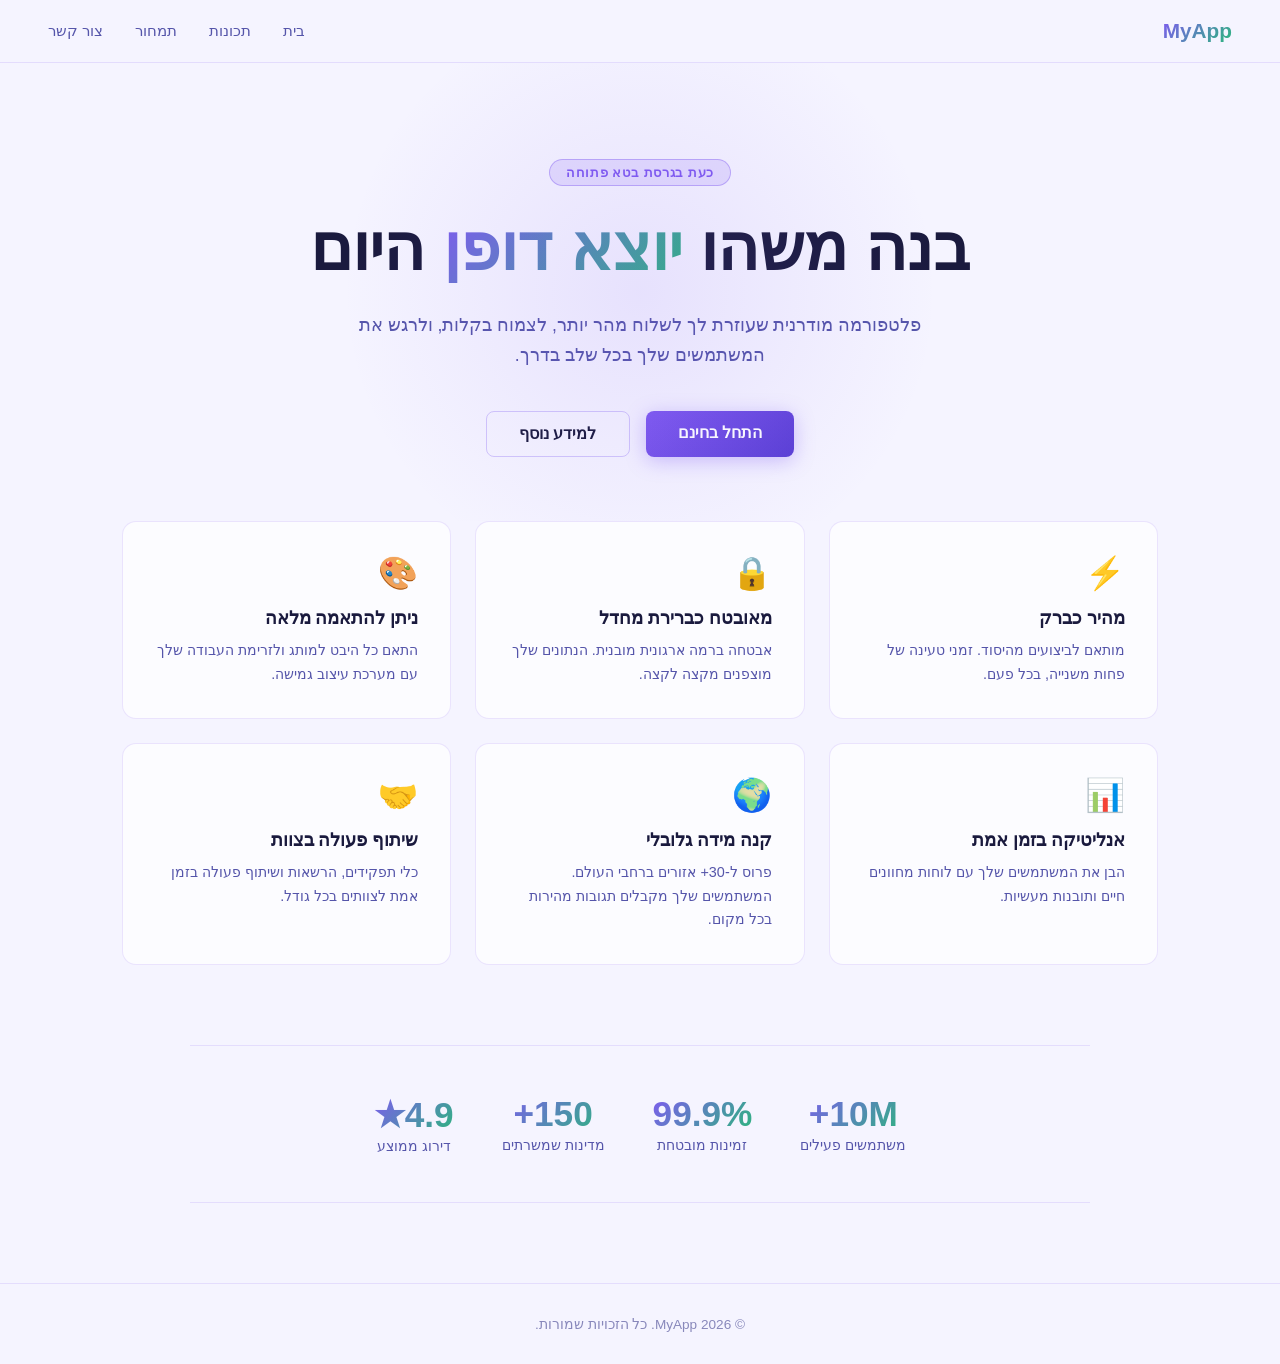
==== index_hebrew.html @ 152fdfff "Initial website scaffold for NL Consulting. Add the bilingual static site assets, brand logo files, " ====
<!DOCTYPE html>
<html lang="he" dir="rtl">
<head>
  <meta charset="UTF-8" />
  <meta name="viewport" content="width=device-width, initial-scale=1.0" />
  <title>ברוכים הבאים</title>
  <link rel="stylesheet" href="styles.css" />
</head>
<body>

  <!-- NAV -->
  <nav>
    <div class="logo">MyApp</div>
    <ul class="nav-links">
      <li><a href="#">בית</a></li>
      <li><a href="#">תכונות</a></li>
      <li><a href="#">תמחור</a></li>
      <li><a href="#">צור קשר</a></li>
    </ul>
  </nav>

  <!-- HERO -->
  <section class="hero">
    <div class="badge">כעת בגרסת בטא פתוחה</div>
    <h1>בנה משהו <span>יוצא דופן</span> היום</h1>
    <p class="subtitle">
      פלטפורמה מודרנית שעוזרת לך לשלוח מהר יותר, לצמוח בקלות,
      ולרגש את המשתמשים שלך בכל שלב בדרך.
    </p>
    <div class="cta-group">
      <a href="#" class="btn btn-primary">התחל בחינם</a>
      <a href="#" class="btn btn-outline">למידע נוסף</a>
    </div>
  </section>

  <!-- FEATURES -->
  <section class="features">
    <div class="card">
      <div class="icon">⚡</div>
      <h3>מהיר כברק</h3>
      <p>מותאם לביצועים מהיסוד. זמני טעינה של פחות משנייה, בכל פעם.</p>
    </div>
    <div class="card">
      <div class="icon">🔒</div>
      <h3>מאובטח כברירת מחדל</h3>
      <p>אבטחה ברמה ארגונית מובנית. הנתונים שלך מוצפנים מקצה לקצה.</p>
    </div>
    <div class="card">
      <div class="icon">🎨</div>
      <h3>ניתן להתאמה מלאה</h3>
      <p>התאם כל היבט למותג ולזרימת העבודה שלך עם מערכת עיצוב גמישה.</p>
    </div>
    <div class="card">
      <div class="icon">📊</div>
      <h3>אנליטיקה בזמן אמת</h3>
      <p>הבן את המשתמשים שלך עם לוחות מחוונים חיים ותובנות מעשיות.</p>
    </div>
    <div class="card">
      <div class="icon">🌍</div>
      <h3>קנה מידה גלובלי</h3>
      <p>פרוס ל-30+ אזורים ברחבי העולם. המשתמשים שלך מקבלים תגובות מהירות בכל מקום.</p>
    </div>
    <div class="card">
      <div class="icon">🤝</div>
      <h3>שיתוף פעולה בצוות</h3>
      <p>כלי תפקידים, הרשאות ושיתוף פעולה בזמן אמת לצוותים בכל גודל.</p>
    </div>
  </section>

  <!-- STATS -->
  <div class="stats">
    <div class="stat">
      <h2>10M+</h2>
      <p>משתמשים פעילים</p>
    </div>
    <div class="stat">
      <h2>99.9%</h2>
      <p>זמינות מובטחת</p>
    </div>
    <div class="stat">
      <h2>150+</h2>
      <p>מדינות שמשרתים</p>
    </div>
    <div class="stat">
      <h2>4.9★</h2>
      <p>דירוג ממוצע</p>
    </div>
  </div>

  <!-- FOOTER -->
  <footer>
    &copy; 2026 MyApp. כל הזכויות שמורות.
  </footer>

</body>
</html>
---- styles.css ----
* {
  margin: 0;
  padding: 0;
  box-sizing: border-box;
}

body {
  font-family: 'Trebuchet MS', 'Segoe UI', Tahoma, Geneva, Verdana, sans-serif;
  background: #f5f4ff;
  color: #1a1a3e;
  min-height: 100vh;
}

.skip-link {
  position: absolute;
  top: -48px;
  left: 1rem;
  z-index: 300;
  padding: 0.65rem 1rem;
  background: #1a1a3e;
  color: #fff;
  border-radius: 8px;
  text-decoration: none;
  transition: top 0.2s ease;
}

.skip-link:focus {
  top: 1rem;
}

/* NAV */
nav {
  display: flex;
  justify-content: space-between;
  align-items: center;
  padding: 1.2rem 3rem;
  background: rgba(245, 244, 255, 0.9);
  backdrop-filter: blur(10px);
  border-bottom: 1px solid rgba(127, 90, 240, 0.15);
  position: sticky;
  top: 0;
  z-index: 100;
}

.logo {
  display: inline-flex;
  align-items: center;
  text-decoration: none;
  font-size: 1.3rem;
  font-weight: 700;
  background: linear-gradient(135deg, #7f5af0, #2cb67d);
  -webkit-background-clip: text;
  -webkit-text-fill-color: transparent;
  background-clip: text;
}

.logo-image {
  height: 38px;
  width: auto;
  display: block;
}

.nav-links {
  display: flex;
  gap: 2rem;
  list-style: none;
}

.nav-links a {
  color: #5555aa;
  text-decoration: none;
  font-size: 0.95rem;
  transition: color 0.2s;
}

.nav-links a:hover {
  color: #7f5af0;
}

/* HERO */
.hero {
  display: flex;
  flex-direction: column;
  align-items: center;
  justify-content: center;
  text-align: center;
  padding: 6rem 2rem 4rem;
  position: relative;
  overflow: hidden;
}

.hero::before {
  content: '';
  position: absolute;
  width: 600px;
  height: 600px;
  background: radial-gradient(circle, rgba(127, 90, 240, 0.12) 0%, transparent 70%);
  top: 50%;
  left: 50%;
  transform: translate(-50%, -50%);
  pointer-events: none;
}

.badge {
  display: inline-block;
  background: rgba(127, 90, 240, 0.15);
  border: 1px solid rgba(127, 90, 240, 0.4);
  color: #7f5af0;
  padding: 0.3rem 1rem;
  border-radius: 999px;
  font-size: 0.8rem;
  font-weight: 600;
  letter-spacing: 0.05em;
  margin-bottom: 1.5rem;
}

h1 {
  font-size: clamp(2.2rem, 5vw, 4rem);
  font-weight: 800;
  line-height: 1.2;
  max-width: 800px;
  margin-bottom: 1.5rem;
}

h1 span {
  background: linear-gradient(135deg, #7f5af0, #2cb67d);
  -webkit-background-clip: text;
  -webkit-text-fill-color: transparent;
  background-clip: text;
}

.subtitle {
  font-size: 1.1rem;
  color: #5555aa;
  max-width: 600px;
  line-height: 1.7;
  margin-bottom: 2.5rem;
}

.cta-group {
  display: flex;
  gap: 1rem;
  flex-wrap: wrap;
  justify-content: center;
}

.btn {
  padding: 0.8rem 2rem;
  border-radius: 8px;
  font-size: 1rem;
  font-weight: 600;
  cursor: pointer;
  text-decoration: none;
  transition: transform 0.15s, box-shadow 0.15s;
  display: inline-block;
}

.btn:hover {
  transform: translateY(-2px);
}

a:focus-visible,
button:focus-visible {
  outline: 3px solid #2cb67d;
  outline-offset: 3px;
  border-radius: 8px;
}

.btn-primary {
  background: linear-gradient(135deg, #7f5af0, #5a3fd4);
  color: #fff;
  border: none;
  box-shadow: 0 4px 20px rgba(127, 90, 240, 0.35);
}

.btn-primary:hover {
  box-shadow: 0 6px 28px rgba(127, 90, 240, 0.55);
}

.btn-outline {
  background: transparent;
  color: #1a1a3e;
  border: 1px solid rgba(127, 90, 240, 0.3);
}

.btn-outline:hover {
  border-color: #7f5af0;
  color: #7f5af0;
}

/* STATS */
.stats {
  display: flex;
  justify-content: center;
  flex-wrap: wrap;
  gap: 3rem;
  padding: 3rem 2rem;
  border-top: 1px solid rgba(127, 90, 240, 0.15);
  border-bottom: 1px solid rgba(127, 90, 240, 0.15);
  max-width: 900px;
  margin: 0 auto 5rem;
}

.stat {
  text-align: center;
}

.stat h2 {
  font-size: 2.2rem;
  font-weight: 800;
  background: linear-gradient(135deg, #7f5af0, #2cb67d);
  -webkit-background-clip: text;
  -webkit-text-fill-color: transparent;
  background-clip: text;
}

.stat p {
  font-size: 0.9rem;
  color: #5555aa;
  margin-top: 0.2rem;
}

/* SECTION COMMON */
.section-header {
  text-align: center;
  max-width: 700px;
  margin: 0 auto 3rem;
  padding: 0 2rem;
}

.section-label {
  font-size: 0.8rem;
  font-weight: 700;
  letter-spacing: 0.1em;
  text-transform: uppercase;
  color: #7f5af0;
  margin-bottom: 0.8rem;
}

.section-header h2 {
  font-size: clamp(1.8rem, 4vw, 2.8rem);
  font-weight: 800;
  margin-bottom: 1rem;
  line-height: 1.2;
}

.section-header h2 span {
  background: linear-gradient(135deg, #7f5af0, #2cb67d);
  -webkit-background-clip: text;
  -webkit-text-fill-color: transparent;
  background-clip: text;
}

.section-subtitle {
  color: #5555aa;
  font-size: 1rem;
  line-height: 1.7;
}

/* ABOUT */
.about {
  max-width: 1100px;
  margin: 0 auto 5rem;
  padding: 0 2rem;
}

.about-content {
  display: grid;
  grid-template-columns: 1fr 280px;
  gap: 3rem;
  align-items: start;
}

.about-text .section-label {
  margin-bottom: 0.5rem;
}

.about-text h2 {
  font-size: clamp(1.8rem, 4vw, 2.5rem);
  font-weight: 800;
  margin-bottom: 1.2rem;
  line-height: 1.2;
}

.about-text h2 span {
  background: linear-gradient(135deg, #7f5af0, #2cb67d);
  -webkit-background-clip: text;
  -webkit-text-fill-color: transparent;
  background-clip: text;
}

.about-text p {
  color: #5555aa;
  line-height: 1.8;
  margin-bottom: 1rem;
  font-size: 1rem;
}

.about-text .btn {
  margin-top: 0.5rem;
}

.about-card {
  background: rgba(255, 255, 255, 0.7);
  border: 1px solid rgba(127, 90, 240, 0.15);
  border-radius: 14px;
  padding: 1.5rem;
  display: flex;
  flex-direction: column;
  gap: 1rem;
}

.about-stat {
  font-size: 0.95rem;
  color: #1a1a3e;
  display: flex;
  align-items: center;
  gap: 0.6rem;
}

.about-stat span {
  font-size: 1.2rem;
}

/* FEATURES GRID */
.features {
  display: grid;
  grid-template-columns: repeat(auto-fit, minmax(260px, 1fr));
  gap: 1.5rem;
  max-width: 1100px;
  margin: 0 auto 5rem;
  padding: 0 2rem;
}

.card {
  background: rgba(255, 255, 255, 0.7);
  border: 1px solid rgba(127, 90, 240, 0.15);
  border-radius: 14px;
  padding: 2rem;
  transition: border-color 0.2s, transform 0.2s;
}

.card:hover {
  border-color: rgba(127, 90, 240, 0.4);
  transform: translateY(-4px);
}

.icon {
  font-size: 2rem;
  margin-bottom: 1rem;
}

.card h3 {
  font-size: 1.1rem;
  font-weight: 700;
  margin-bottom: 0.6rem;
  color: #1a1a3e;
}

.card p {
  font-size: 0.9rem;
  color: #5555aa;
  line-height: 1.65;
}

/* CLIENTS SECTION */
.clients-section {
  background: rgba(127, 90, 240, 0.04);
  padding: 5rem 0;
  border-top: 1px solid rgba(127, 90, 240, 0.1);
  border-bottom: 1px solid rgba(127, 90, 240, 0.1);
  margin-bottom: 5rem;
}

/* CONTACT */
.contact-section {
  max-width: 700px;
  margin: 0 auto 5rem;
  padding: 0 2rem;
  text-align: center;
}

.contact-links {
  display: flex;
  justify-content: center;
  gap: 1rem;
  flex-wrap: wrap;
  margin-top: 2rem;
}

/* FOOTER */
footer {
  text-align: center;
  padding: 2rem;
  font-size: 0.85rem;
  color: #8888bb;
  border-top: 1px solid rgba(127, 90, 240, 0.15);
}

/* RESPONSIVE */
@media (max-width: 768px) {
  nav {
    padding: 1rem 1.5rem;
    flex-direction: row;
    align-items: flex-start;
    gap: 0.8rem;
  }

  .nav-links {
    flex-wrap: wrap;
    justify-content: flex-end;
    gap: 0.9rem 1.2rem;
    max-width: 70%;
  }

  .nav-links a {
    font-size: 0.9rem;
  }

  .logo-image {
    height: 34px;
  }

  .about-content {
    grid-template-columns: 1fr;
  }
}
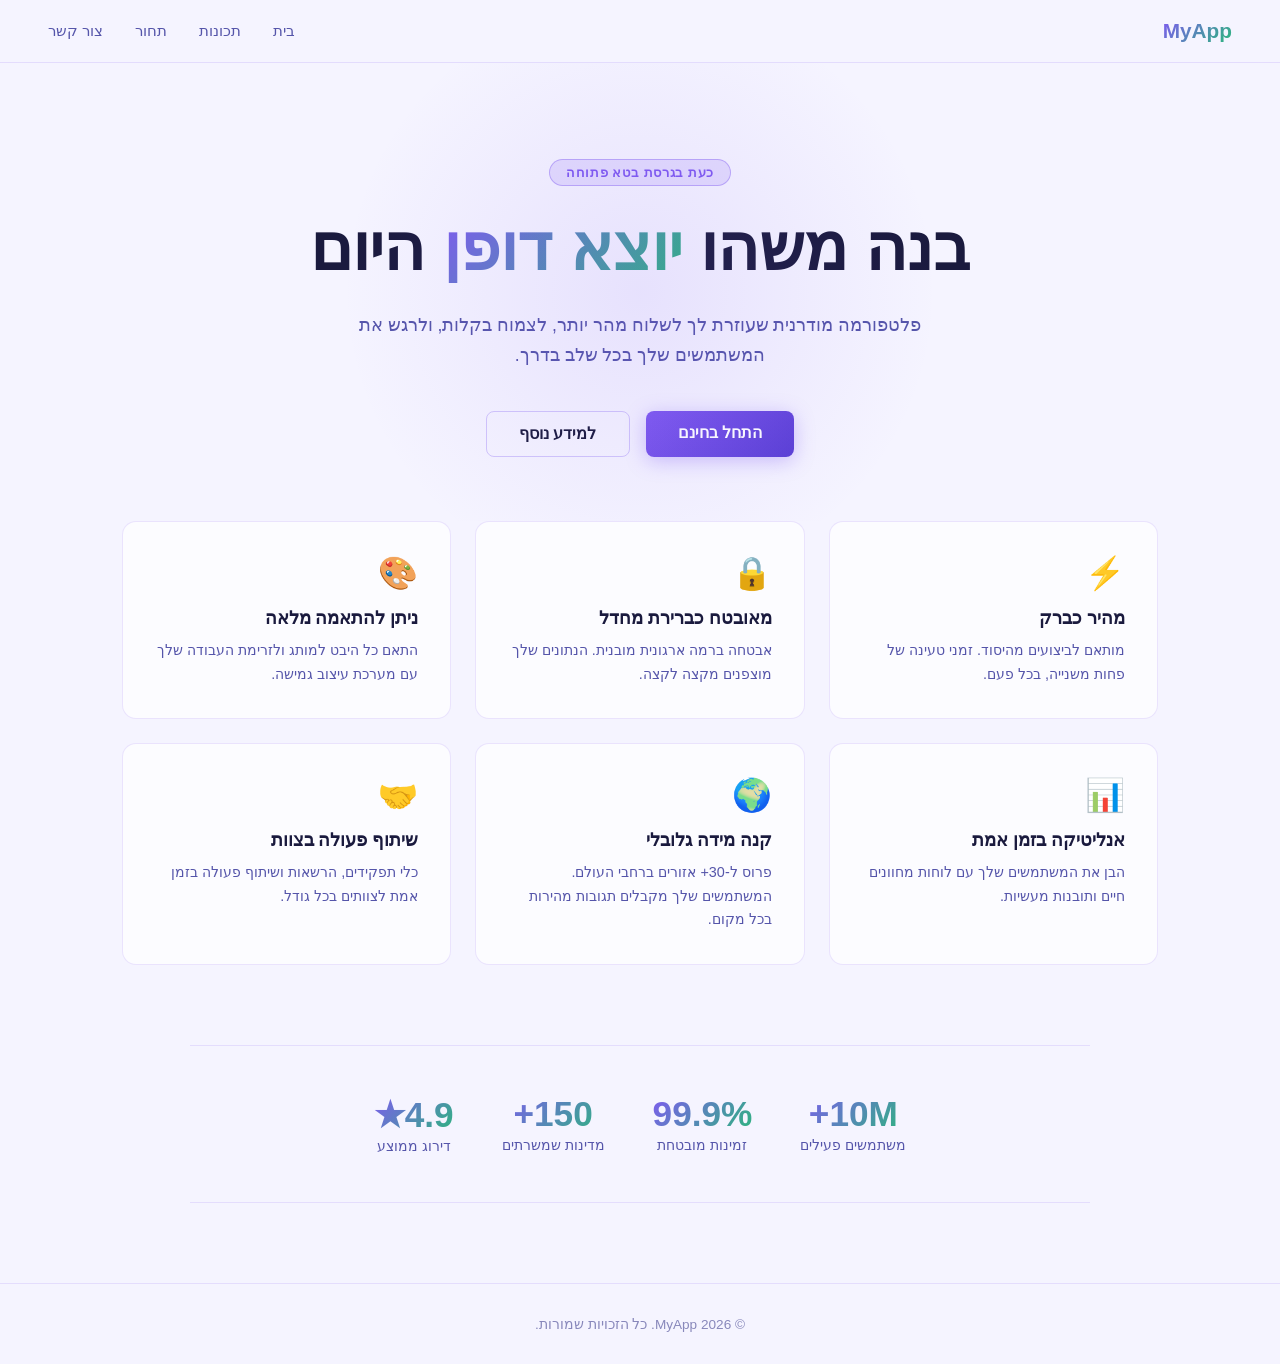
==== commit 0dcf87e6: "change text" ====
--- a/index_hebrew.html
+++ b/index_hebrew.html
@@ -14,7 +14,7 @@
     <ul class="nav-links">
       <li><a href="#">בית</a></li>
       <li><a href="#">תכונות</a></li>
-      <li><a href="#">תמחור</a></li>
+      <li><a href="#">תחור</a></li>
       <li><a href="#">צור קשר</a></li>
     </ul>
   </nav>
--- a/styles.css
+++ b/styles.css
@@ -363,6 +363,39 @@
   line-height: 1.65;
 }
 
+/* TECHNOLOGY DEPTH STRIP */
+.tech-depth {
+  max-width: 1100px;
+  margin: -2.5rem auto 5rem;
+  padding: 1.2rem 1.5rem;
+  border: 1px solid rgba(127, 90, 240, 0.2);
+  border-radius: 14px;
+  background: linear-gradient(135deg, rgba(127, 90, 240, 0.08), rgba(44, 182, 125, 0.08));
+}
+
+.tech-depth h3 {
+  font-size: 1rem;
+  margin-bottom: 0.9rem;
+  color: #1a1a3e;
+}
+
+.tech-pills {
+  display: flex;
+  flex-wrap: wrap;
+  gap: 0.7rem;
+}
+
+.tech-pills span {
+  display: inline-block;
+  padding: 0.45rem 0.75rem;
+  border-radius: 999px;
+  border: 1px solid rgba(127, 90, 240, 0.25);
+  background: rgba(255, 255, 255, 0.8);
+  color: #3b3b7a;
+  font-size: 0.85rem;
+  font-weight: 600;
+}
+
 /* CLIENTS SECTION */
 .clients-section {
   background: rgba(127, 90, 240, 0.04);
@@ -424,4 +457,8 @@
   .about-content {
     grid-template-columns: 1fr;
   }
-}
+
+  .tech-depth {
+    margin: -2.5rem 2rem 5rem;
+  }
+}
